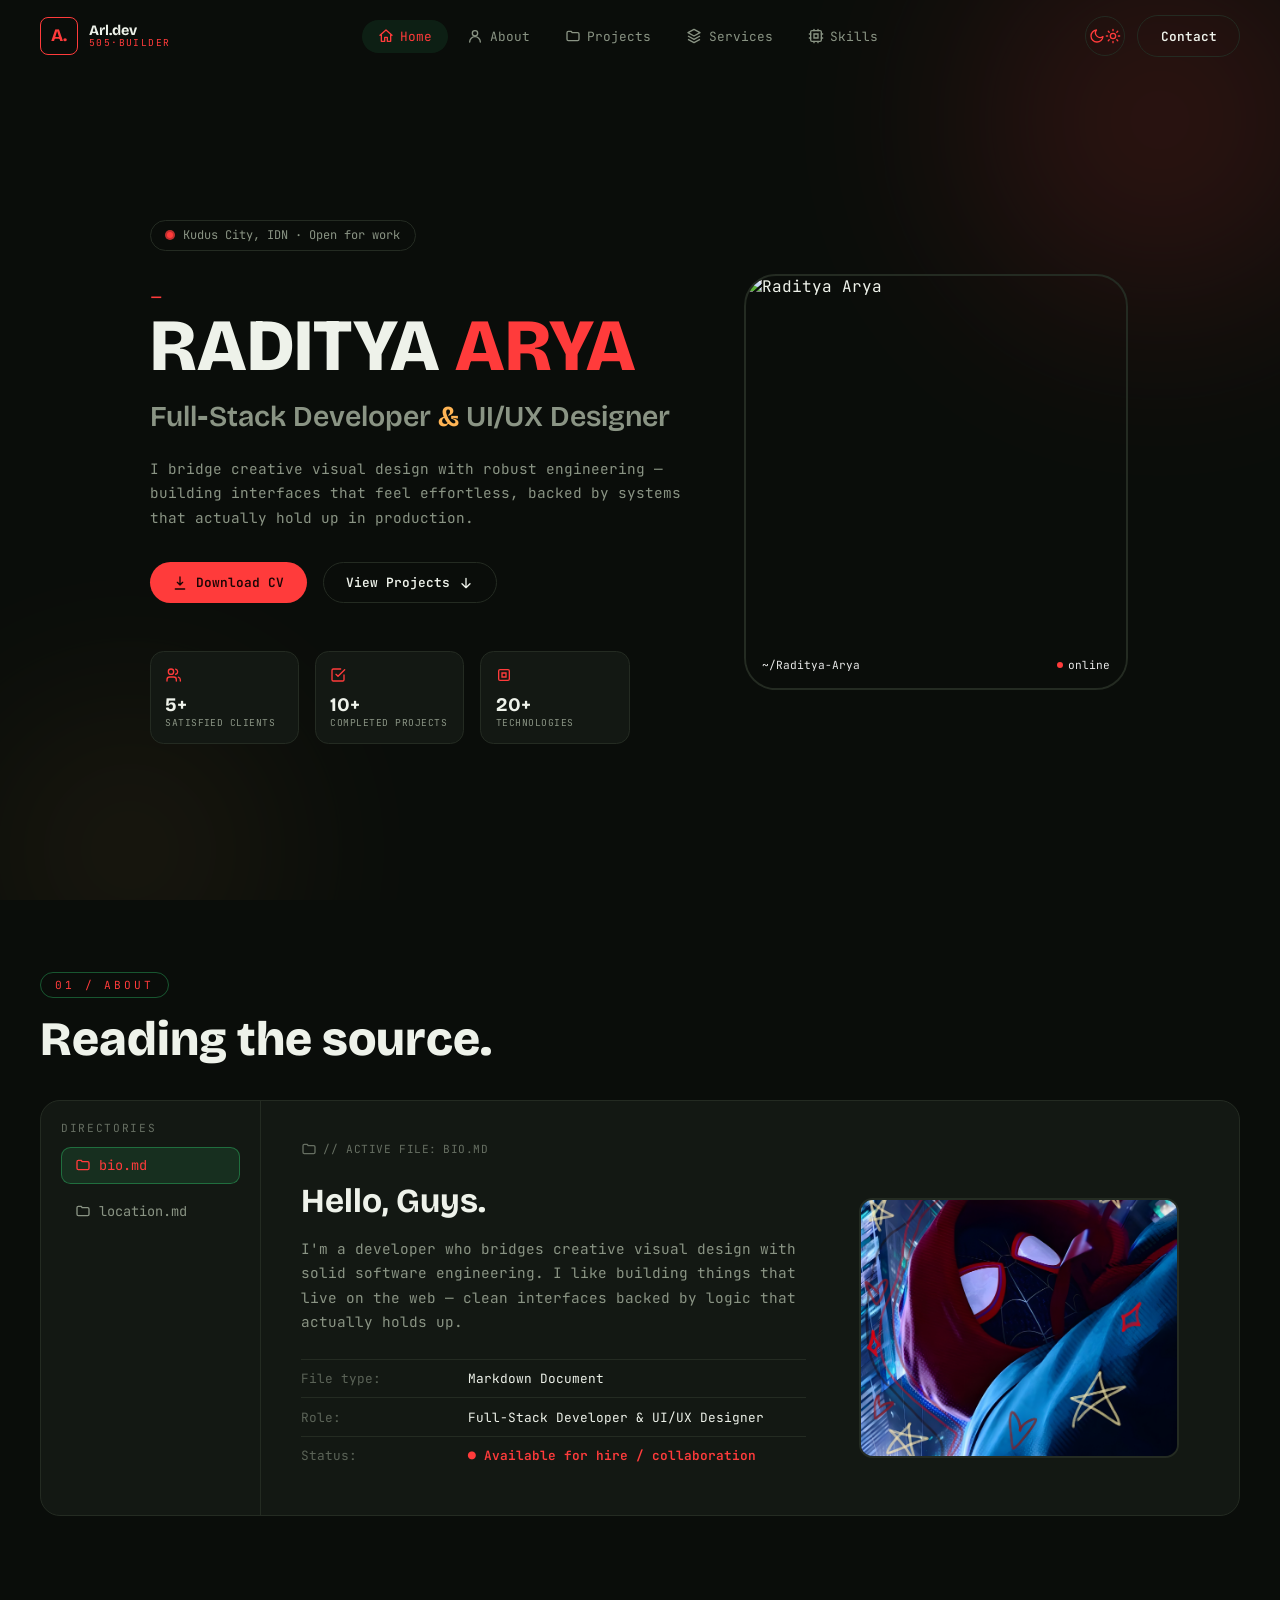
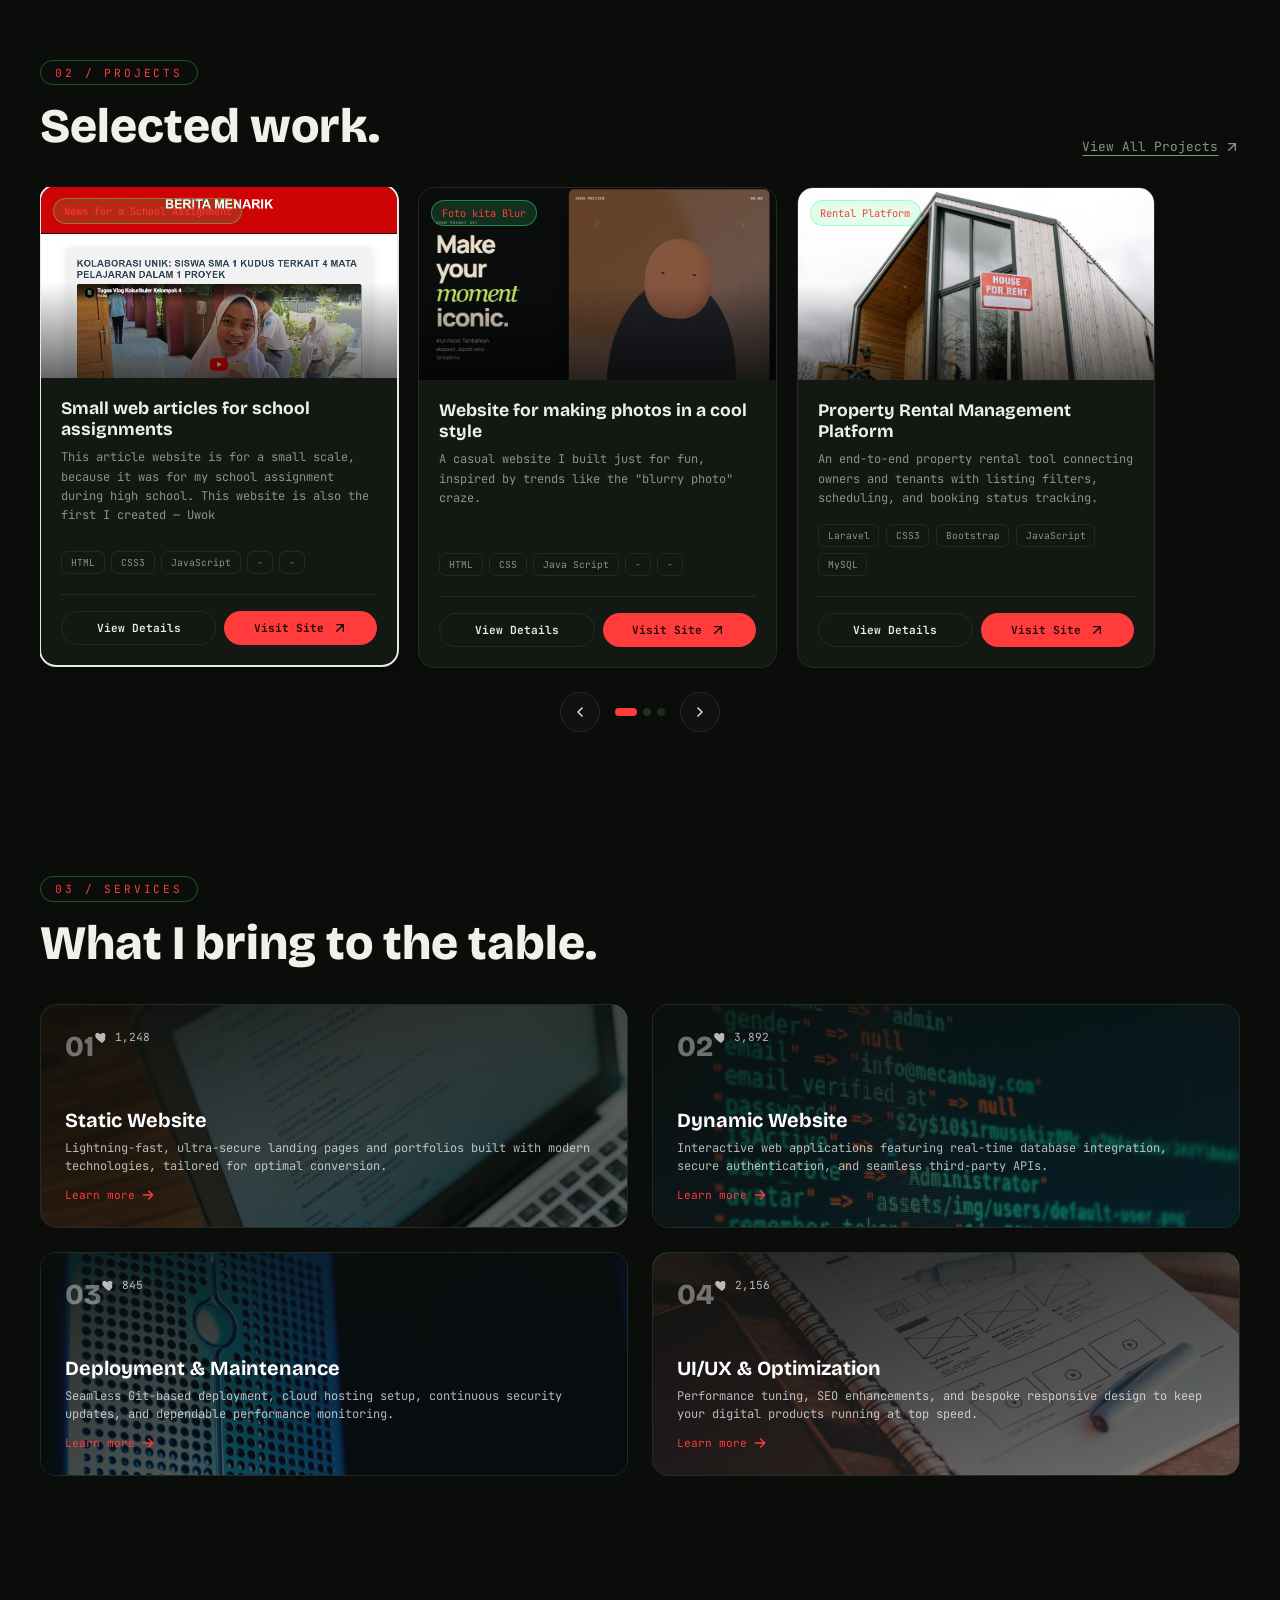
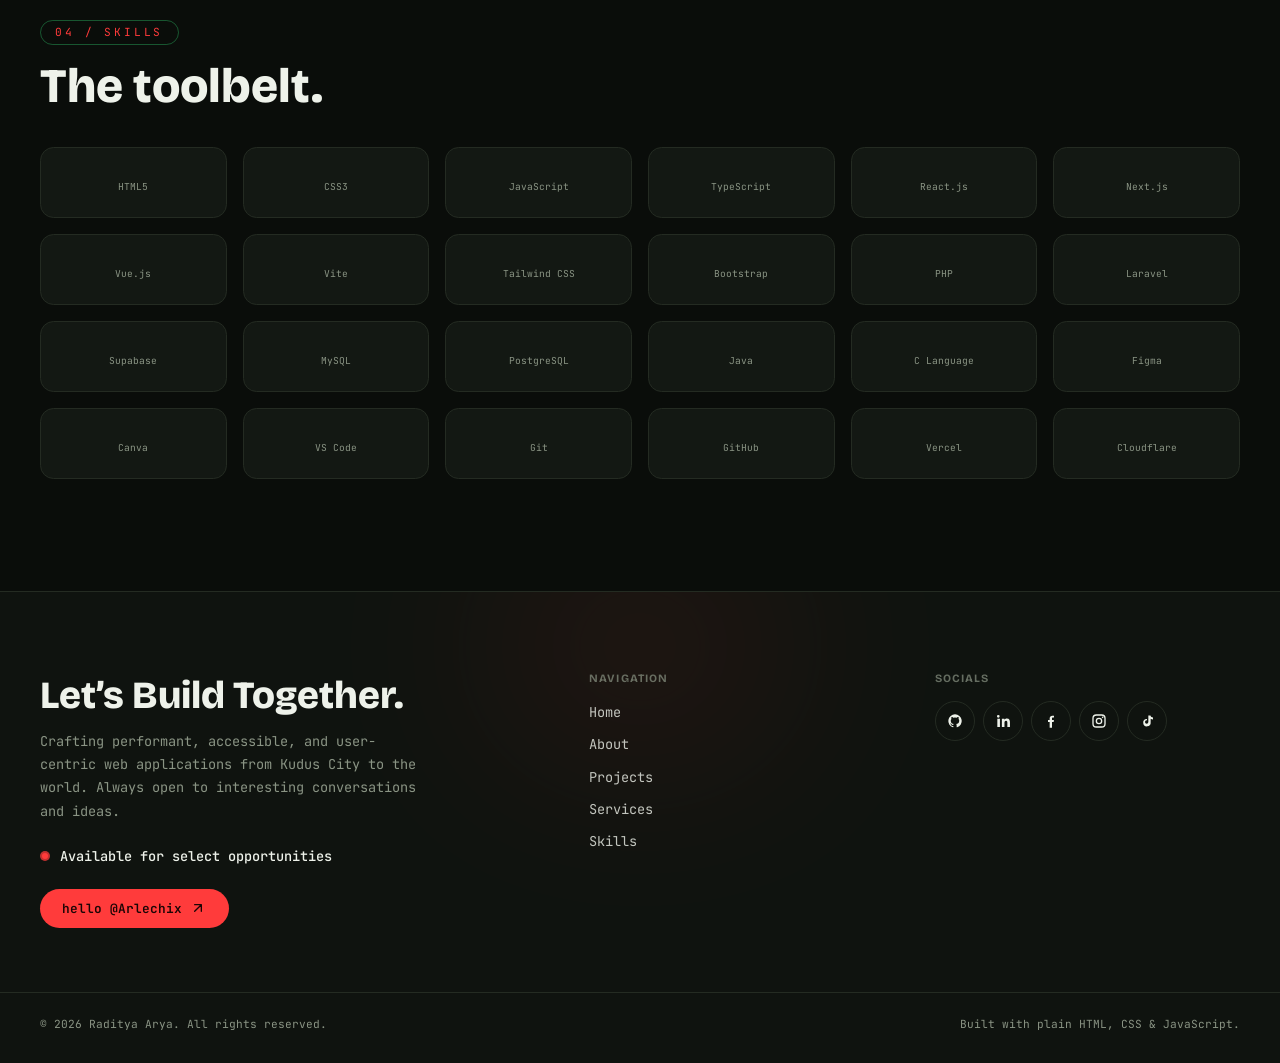
==== index.html @ 59d5e183 "Add files via upload" ====
<!doctype html>
<html lang="en" data-theme="dark">
  <head>
    <meta charset="UTF-8" />
    <link rel="icon" type="image/svg+xml" href="favicon.svg" />
    <meta name="viewport" content="width=device-width, initial-scale=1.0" />
    <meta name="description" content="Arlechix — Full-Stack Developer & UI/UX Designer based in Cebu City, Philippines." />
    <title>arl.dev — Full-Stack Developer</title>

    <link rel="preconnect" href="https://fonts.googleapis.com" />
    <link rel="preconnect" href="https://fonts.gstatic.com" crossorigin />
    <link
      href="https://fonts.googleapis.com/css2?family=Bricolage+Grotesque:opsz,wght@12..96,400;12..96,500;12..96,600;12..96,700;12..96,800&family=JetBrains+Mono:ital,wght@0,400;0,500;0,600;0,700;1,400&display=swap"
      rel="stylesheet"
    />
    <link rel="stylesheet" href="https://cdn.jsdelivr.net/gh/devicons/devicon@2.16.0/devicon.min.css" />

    <link rel="stylesheet" href="style.css" />
</head>
  <body>
    <!-- ===================== NAVBAR ===================== -->
    <header class="navbar" id="navbar">
      <div class="container navbar__inner">
        <a href="#hero" class="brand">
          <span class="brand__mark">A.</span>
          <span class="brand__text">
            <span class="brand__name">Arl.dev</span>
            <span class="brand__tag">505&middot;BUILDER</span>
          </span>
        </a>

        <nav class="nav-links" id="navLinks">
          <a href="#hero" class="nav-link is-active" data-nav>
            <svg viewBox="0 0 24 24" class="icon"><path d="M3 11l9-8 9 8M5 10v10h5v-6h4v6h5V10" fill="none" stroke="currentColor" stroke-width="2" stroke-linecap="round" stroke-linejoin="round"/></svg>
            Home
          </a>
          <a href="#about" class="nav-link" data-nav>
            <svg viewBox="0 0 24 24" class="icon"><circle cx="12" cy="8" r="4" fill="none" stroke="currentColor" stroke-width="2"/><path d="M4 21c0-4.4 3.6-8 8-8s8 3.6 8 8" fill="none" stroke="currentColor" stroke-width="2" stroke-linecap="round"/></svg>
            About
          </a>
          <a href="#projects" class="nav-link" data-nav>
            <svg viewBox="0 0 24 24" class="icon"><path d="M3 7a2 2 0 0 1 2-2h4l2 2h8a2 2 0 0 1 2 2v8a2 2 0 0 1-2 2H5a2 2 0 0 1-2-2V7z" fill="none" stroke="currentColor" stroke-width="2" stroke-linejoin="round"/></svg>
            Projects
          </a>
          <a href="#services" class="nav-link" data-nav>
            <svg viewBox="0 0 24 24" class="icon"><path d="M12 2l9 5-9 5-9-5 9-5z" fill="none" stroke="currentColor" stroke-width="2" stroke-linejoin="round"/><path d="M3 12l9 5 9-5M3 17l9 5 9-5" fill="none" stroke="currentColor" stroke-width="2" stroke-linejoin="round"/></svg>
            Services
          </a>
          <a href="#skills" class="nav-link" data-nav>
            <svg viewBox="0 0 24 24" class="icon"><rect x="4" y="4" width="16" height="16" rx="2" fill="none" stroke="currentColor" stroke-width="2"/><path d="M9 9h6v6H9z" fill="none" stroke="currentColor" stroke-width="2"/><path d="M2 9h2M2 15h2M20 9h2M20 15h2M9 2v2M15 2v2M9 20v2M15 20v2" stroke="currentColor" stroke-width="2" stroke-linecap="round"/></svg>
            Skills
          </a>
        </nav>

        <div class="navbar__actions">
          <button class="theme-toggle" id="themeToggle" aria-label="Toggle theme">
            <svg viewBox="0 0 24 24" class="icon icon-moon"><path d="M21 12.8A9 9 0 1 1 11.2 3 7 7 0 0 0 21 12.8z" fill="none" stroke="currentColor" stroke-width="2" stroke-linejoin="round"/></svg>
            <svg viewBox="0 0 24 24" class="icon icon-sun" hidden><circle cx="12" cy="12" r="4" fill="none" stroke="currentColor" stroke-width="2"/><path d="M12 2v2M12 20v2M4.9 4.9l1.4 1.4M17.7 17.7l1.4 1.4M2 12h2M20 12h2M4.9 19.1l1.4-1.4M17.7 6.3l1.4-1.4" stroke="currentColor" stroke-width="2" stroke-linecap="round"/></svg>
          </button>
          <a href="#footer" class="btn btn--outline hide-mobile">Contact</a>
          <button class="menu-toggle" id="menuToggle" aria-label="Menu">
            <svg viewBox="0 0 24 24" class="icon icon-menu"><path d="M4 6h16M4 12h16M4 18h16" stroke="currentColor" stroke-width="2" stroke-linecap="round"/></svg>
            <svg viewBox="0 0 24 24" class="icon icon-close" hidden><path d="M6 6l12 12M18 6L6 18" stroke="currentColor" stroke-width="2" stroke-linecap="round"/></svg>
          </button>
        </div>
      </div>

      <div class="mobile-menu" id="mobileMenu">
        <a href="#hero" data-nav>Home</a>
        <a href="#about" data-nav>About</a>
        <a href="#projects" data-nav>Projects</a>
        <a href="#services" data-nav>Services</a>
        <a href="#skills" data-nav>Skills</a>
      </div>
    </header>

    <!-- ===================== HERO ===================== -->
    <section class="hero" id="hero">
      <div class="hero__glow hero__glow--green"></div>
      <div class="hero__glow hero__glow--amber"></div>
      <div class="container hero__grid">
        <div class="hero__content reveal">
          <div class="badge">
            <span class="ping-dot"><span class="ping-dot__core"></span></span>
            Kudus City, IDN &middot; Open for work
          </div>

          <div class="typewriter">
            <span id="typewriterText"></span><span class="caret">_</span>
          </div>

          <h1 class="hero__title">RADITYA <span class="accent">ARYA</span></h1>
          <h2 class="hero__subtitle">Full&#8209;Stack Developer <span class="amber">&amp;</span> UI/UX Designer</h2>

          <p class="hero__desc">
            I bridge creative visual design with robust engineering &mdash; building interfaces
            that feel effortless, backed by systems that actually hold up in production.
          </p>

          <div class="hero__actions">
            <a href="Raditya Arya-CV.pdf" download class="btn btn--solid">
              <svg viewBox="0 0 24 24" class="icon"><path d="M12 3v12m0 0l-4-4m4 4l4-4M5 21h14" fill="none" stroke="currentColor" stroke-width="2" stroke-linecap="round" stroke-linejoin="round"/></svg>
              Download CV
            </a>
            <a href="#projects" class="btn btn--outline">
              View Projects
              <svg viewBox="0 0 24 24" class="icon"><path d="M12 5v14m0 0l-6-6m6 6l6-6" fill="none" stroke="currentColor" stroke-width="2" stroke-linecap="round" stroke-linejoin="round"/></svg>
            </a>
          </div>

          <div class="stats">
            <div class="stat-card reveal" style="--delay:0.05s">
              <svg viewBox="0 0 24 24" class="icon accent-icon"><path d="M17 21v-2a4 4 0 0 0-4-4H7a4 4 0 0 0-4 4v2M9 11a4 4 0 1 0 0-8 4 4 0 0 0 0 8zM23 21v-2a4 4 0 0 0-3-3.87M16 3.13a4 4 0 0 1 0 7.75" fill="none" stroke="currentColor" stroke-width="2" stroke-linecap="round" stroke-linejoin="round"/></svg>
              <div class="stat-value">5+</div>
              <div class="stat-label">Satisfied Clients</div>
            </div>
            <div class="stat-card reveal" style="--delay:0.2s">
              <svg viewBox="0 0 24 24" class="icon accent-icon"><path d="M9 11l3 3L22 4M21 12v7a2 2 0 0 1-2 2H5a2 2 0 0 1-2-2V5a2 2 0 0 1 2-2h11" fill="none" stroke="currentColor" stroke-width="2" stroke-linecap="round" stroke-linejoin="round"/></svg>
              <div class="stat-value">10+</div>
              <div class="stat-label">Completed Projects</div>
            </div>
            <div class="stat-card reveal" style="--delay:0.35s">
              <svg viewBox="0 0 24 24" class="icon accent-icon"><rect x="4" y="4" width="16" height="16" rx="2" fill="none" stroke="currentColor" stroke-width="2"/><path d="M9 9h6v6H9z" fill="none" stroke="currentColor" stroke-width="2"/></svg>
              <div class="stat-value">20+</div>
              <div class="stat-label">Technologies</div>
            </div>
          </div>
        </div>

        <div class="hero__portrait reveal" style="--delay:0.2s">
          <div class="portrait-frame corner-brackets">
            <img src="images/arlecc.jpg" alt="Raditya Arya" />
            <div class="portrait-fade"></div>
            <div class="portrait-caption">
              <span>~/Raditya-Arya</span>
              <span class="online-tag"><span class="dot"></span> online</span>
            </div>
          </div>
        </div>
      </div>
    </section>

    <!-- ===================== ABOUT ===================== -->
    <section class="section" id="about">
      <div class="container">
        <div class="section-tag reveal">
          <span class="pill">01 / About</span>
          <h2 class="section-title">Reading the source.</h2>
        </div>

        <div class="explorer reveal">
          <div class="explorer__sidebar">
            <div class="explorer__label">Directories</div>
            <ul class="explorer__list" id="fileList">
              <li>
                <button class="file-btn is-active" data-file="bio">
                  <svg viewBox="0 0 24 24" class="icon"><path d="M3 7a2 2 0 0 1 2-2h4l2 2h8a2 2 0 0 1 2 2v8a2 2 0 0 1-2 2H5a2 2 0 0 1-2-2V7z" fill="none" stroke="currentColor" stroke-width="2" stroke-linejoin="round"/></svg>
                  bio.md
                </button>
              </li>
              <li>
                <button class="file-btn" data-file="location">
                  <svg viewBox="0 0 24 24" class="icon"><path d="M3 7a2 2 0 0 1 2-2h4l2 2h8a2 2 0 0 1 2 2v8a2 2 0 0 1-2 2H5a2 2 0 0 1-2-2V7z" fill="none" stroke="currentColor" stroke-width="2" stroke-linejoin="round"/></svg>
                  location.md
                </button>
              </li>
            </ul>
          </div>

          <div class="explorer__content">
            <div class="explorer__active-file">
              <svg viewBox="0 0 24 24" class="icon"><path d="M3 7a2 2 0 0 1 2-2h4l2 2h8a2 2 0 0 1 2 2v8a2 2 0 0 1-2 2H5a2 2 0 0 1-2-2V7z" fill="none" stroke="currentColor" stroke-width="2" stroke-linejoin="round"/></svg>
              // Active File: <span id="activeFileName">bio.md</span>
            </div>

            <div class="explorer__body" id="explorerBody">
              <!-- filled by JS -->
            </div>
          </div>
        </div>
      </div>
    </section>

    <!-- ===================== PROJECTS ===================== -->
    <section class="section" id="projects">
      <div class="container">
        <div class="section-tag section-tag--split reveal">
          <div>
            <span class="pill">02 / Projects</span>
            <h2 class="section-title">Selected work.</h2>
          </div>
          <a href="projects.html" class="link-arrow">
            View All Projects
            <svg viewBox="0 0 24 24" class="icon"><path d="M7 17L17 7M7 7h10v10" fill="none" stroke="currentColor" stroke-width="2" stroke-linecap="round" stroke-linejoin="round"/></svg>
          </a>
        </div>

        <div class="project-grid" id="projectGrid" aria-live="polite">
          <!-- filled by JS -->
        </div>

        <div class="project-nav" aria-label="Project navigation">
          <button class="project-arrow project-arrow--prev" type="button" aria-label="Previous project">
            <svg viewBox="0 0 24 24" class="icon"><path d="M15 18l-6-6 6-6" fill="none" stroke="currentColor" stroke-width="2" stroke-linecap="round" stroke-linejoin="round"/></svg>
          </button>
          <div class="dots" id="projectDots"></div>
          <button class="project-arrow project-arrow--next" type="button" aria-label="Next project">
            <svg viewBox="0 0 24 24" class="icon"><path d="M9 18l6-6-6-6" fill="none" stroke="currentColor" stroke-width="2" stroke-linecap="round" stroke-linejoin="round"/></svg>
          </button>
        </div>
      </div>
    </section>

    <div class="modal-overlay project-modal-overlay" id="projectModalOverlay">
      <div class="modal project-modal" id="projectModal">
        <button class="modal__close project-modal__close" id="projectModalClose" type="button" aria-label="Close project details">
          <svg viewBox="0 0 24 24" class="icon"><path d="M6 6l12 12M18 6L6 18" stroke="currentColor" stroke-width="2" stroke-linecap="round"/></svg>
        </button>
        <div class="project-modal__image-wrap">
          <img id="projectModalImage" src="" alt="Project preview" />
        </div>
        <div class="project-modal__content">
          <span class="modal__eyebrow" id="projectModalEyebrow">Project 01</span>
          <h3 class="modal__title" id="projectModalTitle"></h3>
          <p class="modal__desc" id="projectModalSummary"></p>
          <div class="tag-list project-modal__tags" id="projectModalTags"></div>
          <a href="#" class="btn btn--solid" id="projectModalCta" target="_blank" rel="noreferrer">
            Visit Site
            <svg viewBox="0 0 24 24" class="icon"><path d="M7 17L17 7M7 7h10v10" fill="none" stroke="currentColor" stroke-width="2" stroke-linecap="round" stroke-linejoin="round"/></svg>
          </a>
        </div>
      </div>
    </div>

    <!-- ===================== SERVICES ===================== -->
    <section class="section" id="services">
      <div class="container">
        <div class="section-tag reveal">
          <span class="pill">03 / Services</span>
          <h2 class="section-title">What I bring to the table.</h2>
        </div>

        <div class="service-grid" id="serviceGrid">
          <!-- filled by JS -->
        </div>
      </div>

      <div class="modal-overlay" id="serviceModalOverlay">
        <div class="modal" id="serviceModal">
          <button class="modal__close" id="modalClose">
            <svg viewBox="0 0 24 24" class="icon"><path d="M6 6l12 12M18 6L6 18" stroke="currentColor" stroke-width="2" stroke-linecap="round"/></svg>
          </button>
          <span class="modal__eyebrow" id="modalEyebrow">Service 01</span>
          <h3 class="modal__title" id="modalTitle">Static Website</h3>
          <p class="modal__desc" id="modalDesc"></p>
          <a href="#footer" class="btn btn--solid" id="modalCta">
            Start a project
            <svg viewBox="0 0 24 24" class="icon"><path d="M7 17L17 7M7 7h10v10" fill="none" stroke="currentColor" stroke-width="2" stroke-linecap="round" stroke-linejoin="round"/></svg>
          </a>
        </div>
      </div>
    </section>

    <!-- ===================== SKILLS ===================== -->
    <section class="section" id="skills">
      <div class="container">
        <div class="section-tag reveal">
          <span class="pill">04 / Skills</span>
          <h2 class="section-title">The toolbelt.</h2>
        </div>

        <div class="skill-grid" id="skillGrid">
          <!-- filled by JS -->
        </div>
      </div>
    </section>

    <!-- ===================== FOOTER ===================== -->
    <footer class="footer" id="footer">
      <div class="footer__glow"></div>
      <div class="container footer__grid">
        <div class="reveal">
          <h3 class="footer__heading">Let&rsquo;s Build Together.</h3>
          <p class="footer__desc">
            Crafting performant, accessible, and user-centric web applications from Kudus City
            to the world. Always open to interesting conversations and ideas.
          </p>
          <div class="availability">
            <span class="ping-dot"><span class="ping-dot__core"></span></span>
            <span>Available for select opportunities</span>
          </div>
          <div class="footer__actions">
            <a href="mailto:kyxiinez@gmail.com" class="btn btn--solid">
              hello @Arlechix
              <svg viewBox="0 0 24 24" class="icon"><path d="M7 17L17 7M7 7h10v10" fill="none" stroke="currentColor" stroke-width="2" stroke-linecap="round" stroke-linejoin="round"/></svg>
            </a>
            
          </div>
        </div>

        <div class="reveal" style="--delay:0.1s">
          <h6 class="footer__label">Navigation</h6>
          <ul class="footer__nav">
            <li><a href="#hero">Home</a></li>
            <li><a href="#about">About</a></li>
            <li><a href="#projects">Projects</a></li>
            <li><a href="#services">Services</a></li>
            <li><a href="#skills">Skills</a></li>
          </ul>
        </div>

        <div class="reveal" style="--delay:0.2s">
          <h6 class="footer__label">Socials</h6>
          <div class="socials">
            <a href="https://github.com/kaisalvador" target="_blank" rel="noreferrer" aria-label="GitHub">
              <svg viewBox="0 0 24 24" class="icon"><path d="M12 2a10 10 0 0 0-3.16 19.5c.5.1.68-.22.68-.48v-1.7c-2.78.6-3.37-1.34-3.37-1.34-.46-1.16-1.11-1.47-1.11-1.47-.9-.62.07-.6.07-.6 1 .07 1.53 1.03 1.53 1.03.9 1.52 2.34 1.08 2.91.83.09-.65.35-1.08.63-1.33-2.22-.25-4.56-1.11-4.56-4.93 0-1.09.39-1.98 1.03-2.68-.1-.25-.45-1.27.1-2.65 0 0 .84-.27 2.75 1.02a9.4 9.4 0 0 1 5 0c1.91-1.3 2.75-1.02 2.75-1.02.55 1.38.2 2.4.1 2.65.64.7 1.03 1.59 1.03 2.68 0 3.83-2.34 4.68-4.57 4.93.36.31.68.92.68 1.85v2.75c0 .26.18.58.69.48A10 10 0 0 0 12 2z" fill="currentColor"/></svg>
            </a>
            <a href="https://id.linkedin.com/" target="_blank" rel="noreferrer" aria-label="LinkedIn">
              <svg viewBox="0 0 24 24" class="icon"><path d="M6.94 5a2 2 0 1 1-4-.02 2 2 0 0 1 4 .02zM3.5 8.5h3.9V21H3.5V8.5zm6.9 0h3.7v1.7h.05c.52-.98 1.78-2 3.66-2 3.9 0 4.62 2.57 4.62 5.9V21h-3.9v-6.03c0-1.44-.03-3.3-2.01-3.3-2 0-2.31 1.57-2.31 3.2V21h-3.9V8.5z" fill="currentColor"/></svg>
            </a>
            <a href="https://facebook.com" target="_blank" rel="noreferrer" aria-label="Facebook">
              <svg viewBox="0 0 24 24" class="icon"><path d="M13.5 22v-8.5H16l.4-3H13.5V8.3c0-.87.24-1.46 1.5-1.46H16.5V4.2C16.2 4.16 15.2 4.07 14 4.07c-2.4 0-4 1.46-4 4.15v2.28H7.5v3h2.5V22h3.5z" fill="currentColor"/></svg>
            </a>
            <a href="https://www.instagram.com/_rdry.2/" target="_blank" rel="noreferrer" aria-label="Instagram">
              <svg viewBox="0 0 24 24" class="icon"><rect x="3" y="3" width="18" height="18" rx="5" fill="none" stroke="currentColor" stroke-width="2"/><circle cx="12" cy="12" r="4" fill="none" stroke="currentColor" stroke-width="2"/><circle cx="17.5" cy="6.5" r="1.2" fill="currentColor"/></svg>
            </a>
            <a href="https://tiktok.com" target="_blank" rel="noreferrer" aria-label="TikTok">
              <svg viewBox="0 0 24 24" class="icon"><path d="M14 3v10.5a2.5 2.5 0 1 1-2.5-2.5c.17 0 .34.02.5.04V8.9a5.6 5.6 0 0 0-.5-.02A5.6 5.6 0 1 0 17.5 14V8.6c1 .7 2.2 1.1 3.5 1.1V6.7c-1.9 0-3.4-1.2-3.9-3H14z" fill="currentColor"/></svg>
            </a>
          </div>
        </div>
      </div>

      <div class="container footer__bottom">
        <span>&copy; <span id="year"></span> Raditya Arya. All rights reserved.</span>
        <span>Built with plain HTML, CSS &amp; JavaScript.</span>
      </div>
    </footer>

    <script src="script.js"></script>
  </body>
</html>
---- style.css ----
/* =========================================================
   Raditya-Arya Portfolio — plain CSS (no framework)
   ========================================================= */

:root {
  --font-display: "Bricolage Grotesque", ui-sans-serif, system-ui, sans-serif;
  --font-mono: "JetBrains Mono", ui-monospace, monospace;

  --bg: #0a0d0a;
  --surface: #0f130f;
  --panel: #131813;
  --border: #242b22;
  --ink: #eef2ea;
  --muted: #8a9484;
  --accent: #ff3b3b;
  --accent-ink: #1a0505;
  --amber: #ffb454;

  --radius-lg: 20px;
  --radius-md: 14px;
  --radius-sm: 10px;
  --max-width: 1280px;
}

html[data-theme="light"] {
  --bg: #f4f2ea;
  --surface: #ffffff;
  --panel: #ffffff;
  --border: #d9d4c2;
  --ink: #14170f;
  --muted: #5c6152;
}

* {
  box-sizing: border-box;
}

html {
  scroll-behavior: smooth;
}

body {
  margin: 0;
  background-color: var(--bg);
  color: var(--ink);
  font-family: var(--font-mono);
  overflow-x: hidden;
  transition: background-color 0.3s ease, color 0.3s ease;
}

h1, h2, h3, h4, h5, h6 {
  font-family: var(--font-display);
  margin: 0;
}

p {
  margin: 0;
}

a {
  color: inherit;
  text-decoration: none;
}

button {
  font-family: inherit;
  cursor: pointer;
  background: none;
  border: none;
  color: inherit;
}

img {
  max-width: 100%;
  display: block;
}

ul {
  list-style: none;
  margin: 0;
  padding: 0;
}

::selection {
  background: var(--accent);
  color: var(--accent-ink);
}

::-webkit-scrollbar {
  width: 10px;
}
::-webkit-scrollbar-track {
  background: var(--bg);
}
::-webkit-scrollbar-thumb {
  background: var(--border);
  border-radius: 6px;
}

.container {
  max-width: var(--max-width);
  margin: 0 auto;
  padding: 0 1.25rem;
}

@media (min-width: 768px) {
  .container {
    padding: 0 2.5rem;
  }
}

.icon {
  width: 16px;
  height: 16px;
  flex-shrink: 0;
}

.accent {
  color: var(--accent);
}
.amber {
  color: var(--amber);
}
.accent-icon {
  color: var(--accent);
}

.hide-mobile {
  display: none;
}
@media (min-width: 768px) {
  .hide-mobile {
    display: inline-flex;
  }
}

/* ---------- buttons ---------- */
.btn {
  display: inline-flex;
  align-items: center;
  gap: 0.5rem;
  padding: 0.7rem 1.4rem;
  border-radius: 999px;
  font-family: var(--font-mono);
  font-size: 0.8rem;
  font-weight: 600;
  transition: transform 0.2s ease, opacity 0.2s ease;
  white-space: nowrap;
}
.btn:hover {
  transform: translateY(-2px);
}
.btn--solid {
  background-color: var(--accent);
  color: var(--accent-ink);
}
.btn--outline {
  border: 1px solid var(--border);
  color: var(--ink);
}

.link-arrow {
  display: inline-flex;
  align-items: center;
  gap: 0.35rem;
  font-family: var(--font-mono);
  font-size: 0.8rem;
  color: var(--muted);
  text-decoration: underline;
  text-underline-offset: 4px;
}

.pill {
  display: inline-block;
  font-family: var(--font-mono);
  font-size: 0.7rem;
  letter-spacing: 0.25em;
  text-transform: uppercase;
  color: var(--accent);
  border: 1px solid rgba(57, 255, 136, 0.3);
  padding: 0.3rem 0.9rem;
  border-radius: 999px;
  margin-bottom: 0.75rem;
}
html[data-theme="light"] .pill {
  border-color: rgba(15, 138, 74, 0.3);
}

/* ---------- ping dot ---------- */
.ping-dot {
  position: relative;
  display: inline-flex;
  height: 10px;
  width: 10px;
}
.ping-dot::before {
  content: "";
  position: absolute;
  inset: 0;
  border-radius: 999px;
  background: var(--accent);
  opacity: 0.75;
  animation: ping 1.6s cubic-bezier(0, 0, 0.2, 1) infinite;
}
.ping-dot__core {
  position: relative;
  display: inline-flex;
  margin: auto;
  height: 6px;
  width: 6px;
  border-radius: 999px;
  background: var(--accent);
}
@keyframes ping {
  75%, 100% {
    transform: scale(2.2);
    opacity: 0;
  }
}

/* ---------- reveal-on-scroll ---------- */
.reveal {
  opacity: 0;
  transform: translateY(24px);
  transition: opacity 0.7s ease, transform 0.7s ease;
  transition-delay: var(--delay, 0s);
}
.reveal.in-view {
  opacity: 1;
  transform: translateY(0);
}

/* =========================================================
   NAVBAR
   ========================================================= */
.navbar {
  position: fixed;
  top: 0;
  left: 0;
  right: 0;
  z-index: 500;
  transition: background-color 0.3s ease, border-color 0.3s ease;
  border-bottom: 1px solid transparent;
}
.navbar.scrolled {
  background-color: color-mix(in srgb, var(--bg) 90%, transparent);
  backdrop-filter: blur(10px);
  border-bottom-color: var(--border);
}

.navbar__inner {
  height: 4.5rem;
  display: flex;
  align-items: center;
  justify-content: space-between;
  gap: 1rem;
}

.brand {
  display: flex;
  align-items: center;
  gap: 0.65rem;
}
.brand__mark {
  width: 2.4rem;
  height: 2.4rem;
  border: 1px solid var(--accent);
  color: var(--accent);
  border-radius: 0.5rem;
  display: flex;
  align-items: center;
  justify-content: center;
  font-family: var(--font-display);
  font-weight: 700;
  font-size: 1.1rem;
}
.brand__text {
  display: flex;
  flex-direction: column;
  line-height: 1;
}
.brand__name {
  font-family: var(--font-display);
  font-weight: 700;
  font-size: 0.9rem;
  color: var(--ink);
}
.brand__tag {
  font-family: var(--font-mono);
  font-size: 0.6rem;
  letter-spacing: 0.15em;
  color: var(--accent);
}

.nav-links {
  display: none;
  align-items: center;
  gap: 0.2rem;
  font-size: 0.8rem;
}
@media (min-width: 992px) {
  .nav-links {
    display: flex;
  }
}
.nav-link {
  display: flex;
  align-items: center;
  gap: 0.4rem;
  padding: 0.5rem 1rem;
  border-radius: 999px;
  color: var(--muted);
  transition: color 0.2s ease, background-color 0.2s ease;
}
.nav-link.is-active {
  color: var(--accent);
  background-color: rgba(57, 255, 136, 0.08);
}

.navbar__actions {
  display: flex;
  align-items: center;
  gap: 0.75rem;
}
.theme-toggle {
  width: 2.5rem;
  height: 2.5rem;
  border-radius: 999px;
  border: 1px solid var(--border);
  color: var(--accent);
  display: flex;
  align-items: center;
  justify-content: center;
  transition: transform 0.2s ease;
}
.theme-toggle:hover {
  transform: scale(1.08);
}

.menu-toggle {
  width: 2.5rem;
  height: 2.5rem;
  display: flex;
  align-items: center;
  justify-content: center;
  color: var(--ink);
}
@media (min-width: 992px) {
  .menu-toggle {
    display: none;
  }
}
.menu-toggle .icon {
  width: 22px;
  height: 22px;
}

.mobile-menu {
  display: none;
  flex-direction: column;
  padding: 0.5rem 1.25rem 1.25rem;
  background-color: var(--surface);
  border-top: 1px solid var(--border);
  border-bottom: 1px solid var(--border);
}
.mobile-menu.is-open {
  display: flex;
}
.mobile-menu a {
  padding: 0.85rem 0;
  border-bottom: 1px solid var(--border);
  font-size: 0.9rem;
  color: var(--muted);
}
.mobile-menu a.is-active {
  color: var(--accent);
}
@media (min-width: 992px) {
  .mobile-menu {
    display: none !important;
  }
}

/* =========================================================
   HERO
   ========================================================= */
.hero {
  position: relative;
  min-height: 100vh;
  display: flex;
  align-items: center;
  padding: 8rem 0 4rem;
  overflow: hidden;
}
.hero__glow {
  position: absolute;
  border-radius: 999px;
  filter: blur(90px);
  pointer-events: none;
}
.hero__glow--green {
  top: -10rem;
  right: -10rem;
  width: 560px;
  height: 560px;
  background: radial-gradient(circle, var(--accent) 0%, transparent 70%);
  opacity: 0.2;
}
.hero__glow--amber {
  bottom: -10rem;
  left: -5rem;
  width: 420px;
  height: 420px;
  background: radial-gradient(circle, var(--amber) 0%, transparent 70%);
  opacity: 0.1;
}

.hero__grid {
  position: relative;
  z-index: 1;
  display: grid;
  gap: 3rem;
  align-items: center;
}
@media (min-width: 992px) {
  .hero__grid {
    grid-template-columns: 7fr 5fr;
  }
}

.hero__content {
  text-align: center;
}
@media (min-width: 992px) {
  .hero__content {
    text-align: left;
  }
}

.badge {
  display: inline-flex;
  align-items: center;
  gap: 0.5rem;
  padding: 0.4rem 0.9rem;
  border: 1px solid var(--border);
  border-radius: 999px;
  font-size: 0.75rem;
  color: var(--muted);
  margin-bottom: 1.5rem;
}

.typewriter {
  font-family: var(--font-mono);
  font-size: 1.3rem;
  color: var(--ink);
  margin-bottom: 0.5rem;
  min-height: 1.8rem;
}
.caret {
  color: var(--accent);
  animation: blink 1s steps(1) infinite;
}
@keyframes blink {
  50% { opacity: 0; }
}

.hero__title {
  font-weight: 800;
  line-height: 0.95;
  font-size: clamp(2.6rem, 9vw, 4.6rem);
  margin-bottom: 1.1rem;
  color: var(--ink);
}

.hero__subtitle {
  font-weight: 600;
  font-size: clamp(1.3rem, 3vw, 1.8rem);
  color: var(--muted);
  margin-bottom: 1.4rem;
}

.hero__desc {
  font-size: 0.9rem;
  line-height: 1.7;
  color: var(--muted);
  max-width: 34rem;
  margin: 0 auto 2rem;
}
@media (min-width: 992px) {
  .hero__desc {
    margin: 0 0 2rem;
  }
}

.hero__actions {
  display: flex;
  flex-wrap: wrap;
  gap: 1rem;
  justify-content: center;
  margin-bottom: 3rem;
}
@media (min-width: 992px) {
  .hero__actions {
    justify-content: flex-start;
  }
}

.stats {
  display: grid;
  grid-template-columns: repeat(3, 1fr);
  gap: 1rem;
  max-width: 30rem;
  margin: 0 auto;
}
@media (min-width: 992px) {
  .stats {
    margin: 0;
  }
}
.stat-card {
  border: 1px solid var(--border);
  background-color: var(--panel);
  border-radius: 0.85rem;
  padding: 0.9rem;
  text-align: center;
}
@media (min-width: 992px) {
  .stat-card {
    text-align: left;
  }
}
.stat-card .icon {
  margin: 0 auto 0.3rem;
}
@media (min-width: 992px) {
  .stat-card .icon {
    margin: 0 0 0.3rem;
  }
}
.stat-value {
  font-family: var(--font-display);
  font-weight: 700;
  font-size: 1.2rem;
  color: var(--ink);
}
.stat-label {
  font-size: 0.6rem;
  text-transform: uppercase;
  letter-spacing: 0.05em;
  color: var(--muted);
}

.hero__portrait {
  display: flex;
  justify-content: center;
}
.portrait-frame {
  position: relative;
  width: 18rem;
  height: 20rem;
  border-radius: 2rem;
  overflow: hidden;
  border: 2px solid var(--border);
}
@media (min-width: 768px) {
  .portrait-frame {
    width: 24rem;
    height: 26rem;
  }
}
.portrait-frame img {
  width: 100%;
  height: 100%;
  object-fit: cover;
}
.portrait-fade {
  position: absolute;
  inset: 0;
  background: linear-gradient(180deg, rgba(10,13,10,0) 55%, rgba(10,13,10,0.55) 100%);
}
.portrait-caption {
  position: absolute;
  left: 1rem;
  right: 1rem;
  bottom: 1rem;
  display: flex;
  align-items: center;
  justify-content: space-between;
  font-size: 0.7rem;
  color: rgba(255,255,255,0.9);
}
.online-tag {
  display: flex;
  align-items: center;
  gap: 0.3rem;
}
.online-tag .dot {
  width: 6px;
  height: 6px;
  border-radius: 999px;
  background: var(--accent);
}

.corner-brackets {
  position: relative;
}
.corner-brackets::before,
.corner-brackets::after {
  content: "";
  position: absolute;
  width: 18px;
  height: 18px;
  border-color: var(--accent);
  z-index: 3;
}
.corner-brackets::before {
  top: -1px;
  left: -1px;
  border-top: 2px solid;
  border-left: 2px solid;
}
.corner-brackets::after {
  bottom: -1px;
  right: -1px;
  border-bottom: 2px solid;
  border-right: 2px solid;
}

/* =========================================================
   SECTION GENERIC
   ========================================================= */
.section {
  padding: 4.5rem 0;
}
.section-tag {
  margin-bottom: 2rem;
}
.section-tag--split {
  display: flex;
  flex-wrap: wrap;
  justify-content: space-between;
  align-items: flex-end;
  gap: 1rem;
}
.section-title {
  font-weight: 800;
  font-size: clamp(1.9rem, 4vw, 3rem);
  color: var(--ink);
}

/* =========================================================
   ABOUT
   ========================================================= */
.explorer {
  border: 1px solid var(--border);
  border-radius: 1.25rem;
  overflow: hidden;
  background-color: var(--panel);
  display: grid;
}
@media (min-width: 768px) {
  .explorer {
    grid-template-columns: 220px 1fr;
  }
}

.explorer__sidebar {
  padding: 1.25rem;
  border-bottom: 1px solid var(--border);
}
@media (min-width: 768px) {
  .explorer__sidebar {
    border-bottom: none;
    border-right: 1px solid var(--border);
  }
}
.explorer__label {
  font-size: 0.7rem;
  letter-spacing: 0.15em;
  text-transform: uppercase;
  color: var(--muted);
  opacity: 0.7;
  margin-bottom: 0.75rem;
}
.explorer__list {
  display: flex;
  gap: 0.5rem;
}
@media (min-width: 768px) {
  .explorer__list {
    flex-direction: column;
  }
}
.file-btn {
  display: flex;
  align-items: center;
  gap: 0.5rem;
  width: 100%;
  padding: 0.55rem 0.8rem;
  border-radius: 0.6rem;
  color: var(--muted);
  border: 1px solid transparent;
  font-size: 0.85rem;
  white-space: nowrap;
  transition: all 0.2s ease;
}
.file-btn.is-active {
  color: var(--accent);
  background-color: rgba(57, 255, 136, 0.1);
  border-color: rgba(57, 255, 136, 0.3);
}

.explorer__content {
  padding: 1.5rem;
}
@media (min-width: 768px) {
  .explorer__content {
    padding: 2.5rem;
  }
}
.explorer__active-file {
  display: flex;
  align-items: center;
  gap: 0.4rem;
  font-size: 0.7rem;
  letter-spacing: 0.05em;
  text-transform: uppercase;
  color: var(--muted);
  opacity: 0.7;
  margin-bottom: 1.5rem;
}

.explorer__body {
  display: grid;
  gap: 2rem;
  align-items: center;
}
@media (min-width: 992px) {
  .explorer__body {
    grid-template-columns: 1.4fr 1fr;
  }
}

.file-title {
  font-weight: 700;
  font-size: clamp(1.6rem, 3vw, 2.1rem);
  color: var(--ink);
  margin-bottom: 1rem;
}
.file-text {
  font-size: 0.9rem;
  line-height: 1.7;
  color: var(--muted);
  margin-bottom: 1.5rem;
}

.file-table {
  width: 100%;
  border-collapse: collapse;
  font-size: 0.8rem;
}
.file-table tr {
  border-top: 1px solid var(--border);
}
.file-table td {
  padding: 0.65rem 0;
}
.file-table td:first-child {
  width: 33%;
  color: var(--muted);
  opacity: 0.6;
  padding-right: 1rem;
}
.file-table .status {
  color: var(--accent);
  font-weight: 600;
  display: inline-flex;
  align-items: center;
  gap: 0.3rem;
}

.file-image {
  margin: 0 auto;
  width: 100%;
  max-width: 20rem;
  border-radius: 0.85rem;
  overflow: hidden;
  border: 2px solid var(--border);
  position: relative;
}
.file-image img {
  width: 100%;
  height: 16rem;
  object-fit: cover;
}

/* =========================================================
   PROJECTS
   ========================================================= */
.project-grid {
  display: flex;
  gap: 1rem;
  overflow-x: auto;
  scroll-snap-type: x mandatory;
  scroll-behavior: smooth;
  scrollbar-width: none;
  padding-bottom: 0.5rem;
  -webkit-overflow-scrolling: touch;
  touch-action: pan-y;
}
.project-grid::-webkit-scrollbar {
  display: none;
}

.project-card {
  min-width: 100%;
  max-width: 100%;
  flex: 0 0 100%;
  scroll-snap-align: center;
  border: 1px solid var(--border);
  background-color: var(--panel);
  border-radius: 1rem;
  overflow: hidden;
  display: flex;
  flex-direction: column;
  transition: border-color 0.25s ease, box-shadow 0.25s ease, transform 0.25s ease;
}
.project-card.is-selected {
  border-color: rgba(255, 255, 255, 0.9);
  box-shadow: 0 0 0 1px rgba(255, 255, 255, 0.9), 0 18px 30px rgba(0, 0, 0, 0.18);
  transform: translateY(-2px);
}
@media (min-width: 520px) {
  .project-card {
    min-width: min(80vw, 26rem);
    max-width: min(80vw, 26rem);
    flex-basis: min(80vw, 26rem);
  }
}
@media (min-width: 768px) {
  .project-grid {
    display: flex;
    gap: 1.25rem;
    overflow-x: auto;
  }
  .project-card {
    min-width: min(32vw, 21rem);
    max-width: min(32vw, 21rem);
    flex-basis: min(32vw, 21rem);
  }
}
@media (min-width: 1024px) {
  .project-card {
    min-width: min(28vw, 23rem);
    max-width: min(28vw, 23rem);
    flex-basis: min(28vw, 23rem);
  }
}

.project-card__image {
  position: relative;
  height: 12rem;
  overflow: hidden;
}
.project-card__image img {
  width: 100%;
  height: 100%;
  object-fit: cover;
  transition: transform 0.5s ease;
}
.project-card.is-active .project-card__image img,
.project-card:hover .project-card__image img {
  transform: scale(1.08);
}
.project-card__image::after {
  content: "";
  position: absolute;
  inset: 0;
  background: linear-gradient(180deg, transparent 50%, rgba(0,0,0,0.6) 100%);
}
.project-card__tag {
  position: absolute;
  top: 0.75rem;
  left: 0.75rem;
  z-index: 2;
  font-size: 0.65rem;
  padding: 0.3rem 0.6rem;
  border-radius: 999px;
  background-color: rgba(57, 255, 136, 0.15);
  color: var(--accent);
  border: 1px solid rgba(57, 255, 136, 0.4);
}

.project-card__body {
  padding: 1.25rem;
  display: flex;
  flex-direction: column;
  flex: 1;
}
.project-card__title {
  font-weight: 700;
  font-size: 1.1rem;
  color: var(--ink);
  margin-bottom: 0.5rem;
}
.project-card__desc {
  font-size: 0.75rem;
  line-height: 1.6;
  color: var(--muted);
  margin-bottom: 1rem;
  flex: 1;
}
.tag-list {
  display: flex;
  flex-wrap: wrap;
  gap: 0.4rem;
  margin-bottom: 1.25rem;
}
.tag-chip {
  font-size: 0.6rem;
  padding: 0.25rem 0.55rem;
  border-radius: 0.4rem;
  border: 1px solid var(--border);
  color: var(--muted);
}

.project-card__actions {
  display: flex;
  gap: 0.5rem;
  padding-top: 1rem;
  border-top: 1px solid var(--border);
}
.project-card__actions .btn {
  flex: 1;
  justify-content: center;
  padding: 0.55rem 0.8rem;
  font-size: 0.7rem;
}

.project-nav {
  display: flex;
  align-items: center;
  justify-content: center;
  gap: 0.9rem;
  margin-top: 1rem;
}

/* =========================================================
   PROJECT ARCHIVE
   ========================================================= */
.archive-page {
  min-height: 100vh;
  background-color: var(--bg);
}
.archive-main {
  padding: 8rem 0 5rem;
}
.archive-heading {
  display: flex;
  justify-content: space-between;
  align-items: flex-end;
  gap: 2rem;
  padding-bottom: 2.5rem;
  border-bottom: 1px solid var(--border);
  margin-bottom: 2.5rem;
}
.archive-heading .section-title {
  margin-top: 0.65rem;
}
.archive-back {
  flex-shrink: 0;
}
.archive-grid {
  display: grid;
  grid-template-columns: repeat(3, minmax(0, 1fr));
  gap: 1.25rem;
}
.archive-grid .project-card {
  min-width: 0;
  max-width: none;
  flex: initial;
}
@media (max-width: 900px) {
  .archive-grid {
    grid-template-columns: repeat(2, minmax(0, 1fr));
  }
}
@media (max-width: 600px) {
  .archive-main {
    padding-top: 6.5rem;
  }
  .archive-heading {
    align-items: flex-start;
    flex-direction: column;
    gap: 1.25rem;
  }
  .archive-grid {
    grid-template-columns: 1fr;
  }
}

.project-arrow {
  display: inline-flex;
  align-items: center;
  justify-content: center;
  width: 2.5rem;
  height: 2.5rem;
  border-radius: 999px;
  border: 1px solid var(--border);
  background: rgba(255,255,255,0.02);
  color: var(--ink);
  transition: all 0.2s ease;
  cursor: pointer;
}
.project-arrow:hover {
  border-color: rgba(255, 255, 255, 0.8);
  background: rgba(255,255,255,0.04);
  transform: translateY(-1px);
}
.project-arrow .icon {
  width: 1rem;
  height: 1rem;
}

.dots {
  display: flex;
  justify-content: center;
  align-items: center;
  gap: 0.4rem;
  width: fit-content;
}
.dots span {
  height: 8px;
  border-radius: 999px;
  background-color: var(--border);
  transition: width 0.3s ease, background-color 0.3s ease;
  width: 8px;
}
.dots span.is-active {
  width: 22px;
  background-color: var(--accent);
}

/* =========================================================
   SERVICES
   ========================================================= */
.service-grid {
  display: grid;
  gap: 1.5rem;
}
@media (min-width: 768px) {
  .service-grid {
    grid-template-columns: repeat(2, 1fr);
  }
}

.service-card {
  position: relative;
  border: 1px solid var(--border);
  border-radius: 1rem;
  overflow: hidden;
  height: 14rem;
  display: flex;
  flex-direction: column;
  justify-content: space-between;
  padding: 1.5rem;
  text-align: left;
  width: 100%;
}
.service-card img {
  position: absolute;
  inset: 0;
  width: 100%;
  height: 100%;
  object-fit: cover;
  transition: transform 0.5s ease;
  z-index: 0;
}
.service-card:hover img {
  transform: scale(1.06);
}
.service-card::after {
  content: "";
  position: absolute;
  inset: 0;
  background: linear-gradient(160deg, rgba(10,13,10,0.9), rgba(10,13,10,0.55));
  z-index: 1;
}
.service-card > * {
  position: relative;
  z-index: 2;
}

.service-card__top {
  display: flex;
  justify-content: space-between;
  align-items: flex-start;
}
.service-card__number {
  font-family: var(--font-display);
  font-weight: 800;
  font-size: 1.8rem;
  color: rgba(255,255,255,0.4);
}
.service-card__likes {
  display: flex;
  align-items: center;
  gap: 0.3rem;
  font-size: 0.7rem;
  color: rgba(255,255,255,0.7);
}
.service-card__title {
  font-weight: 700;
  font-size: 1.25rem;
  color: #fff;
  margin-bottom: 0.4rem;
}
.service-card__desc {
  font-size: 0.75rem;
  color: rgba(255,255,255,0.7);
  line-height: 1.5;
  display: -webkit-box;
  display: -moz-box;
  line-clamp: 2;
  -webkit-line-clamp: 2;
  -webkit-box-orient: vertical;
  overflow: hidden;
}
.service-card__more {
  display: inline-flex;
  align-items: center;
  gap: 0.3rem;
  font-size: 0.7rem;
  color: var(--accent);
  margin-top: 0.75rem;
}

/* modal */
.modal-overlay {
  position: fixed;
  inset: 0;
  z-index: 1000;
  display: none;
  align-items: center;
  justify-content: center;
  padding: 1.25rem;
  background-color: rgba(0,0,0,0.6);
  backdrop-filter: blur(6px);
}
.modal-overlay.is-open {
  display: flex;
}
.modal {
  position: relative;
  background-color: var(--panel);
  border: 1px solid var(--border);
  border-radius: 1.25rem;
  max-width: 26rem;
  width: 100%;
  padding: 2rem 1.75rem;
}
.modal__close {
  position: absolute;
  top: 1rem;
  right: 1rem;
  width: 2rem;
  height: 2rem;
  border-radius: 999px;
  border: 1px solid var(--border);
  color: var(--muted);
  display: flex;
  align-items: center;
  justify-content: center;
}
.modal__eyebrow {
  font-size: 0.75rem;
  color: var(--accent);
}
.modal__title {
  font-weight: 700;
  font-size: 1.6rem;
  color: var(--ink);
  margin: 0.5rem 0 1rem;
}
.modal__desc {
  font-size: 0.85rem;
  line-height: 1.7;
  color: var(--muted);
  margin-bottom: 1.5rem;
}

.project-modal {
  max-width: 36rem;
  max-height: 90vh;
  overflow-y: auto;
  padding: 0;
}
.project-modal__image-wrap {
  height: 14rem;
  overflow: hidden;
  border-bottom: 1px solid var(--border);
}
.project-modal__image-wrap img {
  width: 100%;
  height: 100%;
  object-fit: cover;
}
.project-modal__content {
  padding: 1.75rem 1.5rem 1.5rem;
}
.project-modal__content .modal__title {
  font-size: 1.4rem;
}
.project-modal__content .modal__desc {
  font-size: 0.95rem;
}
.project-modal__tags {
  margin: 1rem 0 1.5rem;
}
.project-modal .btn {
  justify-content: center;
  width: 100%;
}
.project-modal__close {
  z-index: 2;
  background-color: rgba(10, 13, 10, 0.72);
}
@media (min-width: 640px) {
  .project-modal__image-wrap {
    height: 16rem;
  }
}

/* =========================================================
   SKILLS
   ========================================================= */
.skill-grid {
  display: grid;
  grid-template-columns: repeat(3, 1fr);
  gap: 1rem;
}
@media (min-width: 640px) {
  .skill-grid {
    grid-template-columns: repeat(4, 1fr);
  }
}
@media (min-width: 992px) {
  .skill-grid {
    grid-template-columns: repeat(6, 1fr);
  }
}
.skill-card {
  display: flex;
  flex-direction: column;
  align-items: center;
  justify-content: center;
  gap: 0.5rem;
  padding: 1.5rem 0.5rem;
  border-radius: 0.85rem;
  border: 1px solid var(--border);
  background-color: var(--panel);
  transition: transform 0.2s ease;
}
.skill-card:hover {
  transform: translateY(-4px);
}
.skill-card i {
  font-size: 1.8rem;
}
.skill-card span {
  font-size: 0.6rem;
  text-align: center;
  color: var(--muted);
}

/* =========================================================
   FOOTER
   ========================================================= */
.footer {
  position: relative;
  border-top: 1px solid var(--border);
  background-color: var(--surface);
  padding: 5rem 0 2rem;
  margin-top: 2.5rem;
  overflow: hidden;
}
.footer__glow {
  position: absolute;
  top: -6rem;
  left: 50%;
  transform: translateX(-50%);
  width: 600px;
  height: 300px;
  filter: blur(90px);
  opacity: 0.1;
  background: radial-gradient(circle, var(--accent) 0%, transparent 70%);
  pointer-events: none;
}
.footer__grid {
  position: relative;
  display: grid;
  gap: 2.5rem;
  margin-bottom: 4rem;
}
@media (min-width: 992px) {
  .footer__grid {
    grid-template-columns: 5fr 3fr 3fr;
  }
}

.footer__heading {
  font-weight: 800;
  font-size: clamp(1.8rem, 3vw, 2.4rem);
  color: var(--ink);
  margin-bottom: 0.75rem;
}
.footer__desc {
  font-size: 0.85rem;
  color: var(--muted);
  max-width: 24rem;
  line-height: 1.7;
  margin-bottom: 1.5rem;
}
.availability {
  display: flex;
  align-items: center;
  gap: 0.6rem;
  font-size: 0.85rem;
  font-weight: 500;
  color: var(--ink);
  margin-bottom: 1.5rem;
}
.footer__actions {
  display: flex;
  flex-wrap: wrap;
  gap: 0.75rem;
}

.footer__label {
  font-size: 0.7rem;
  text-transform: uppercase;
  letter-spacing: 0.1em;
  color: var(--muted);
  opacity: 0.7;
  margin-bottom: 1rem;
}
.footer__nav {
  display: flex;
  flex-direction: column;
  gap: 0.7rem;
}
.footer__nav a {
  font-size: 0.85rem;
  color: var(--ink);
  opacity: 0.8;
}
.footer__nav a:hover {
  opacity: 1;
}

.socials {
  display: flex;
  flex-wrap: wrap;
  gap: 0.5rem;
}
.socials a {
  width: 2.5rem;
  height: 2.5rem;
  border-radius: 999px;
  border: 1px solid var(--border);
  display: flex;
  align-items: center;
  justify-content: center;
  color: var(--ink);
  transition: transform 0.2s ease;
}
.socials a:hover {
  transform: translateY(-2px);
}
.socials .icon {
  width: 16px;
  height: 16px;
}

.footer__bottom {
  position: relative;
  display: flex;
  flex-direction: column;
  gap: 0.5rem;
  align-items: center;
  justify-content: space-between;
  padding-top: 1.5rem;
  border-top: 1px solid var(--border);
  font-size: 0.7rem;
  color: var(--muted);
  text-align: center;
}
@media (min-width: 768px) {
  .footer__bottom {
    flex-direction: row;
    text-align: left;
  }
}
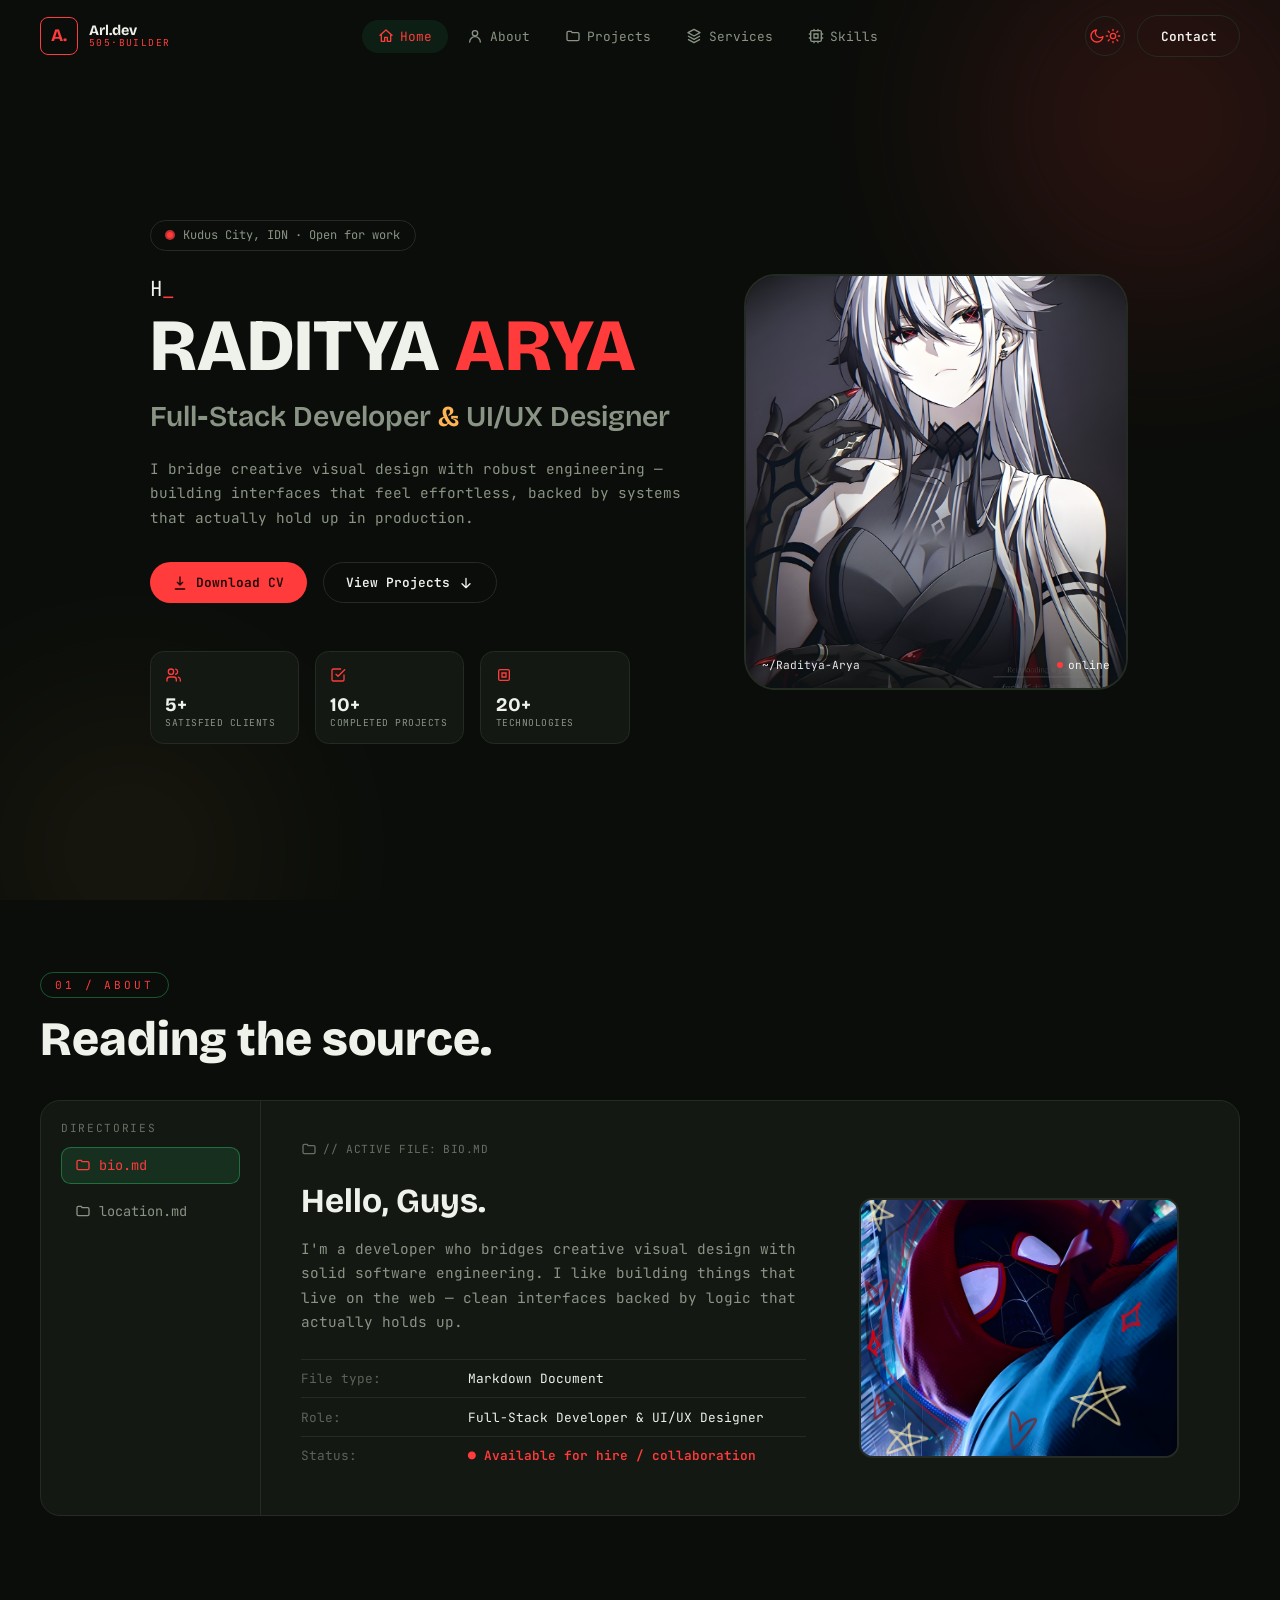
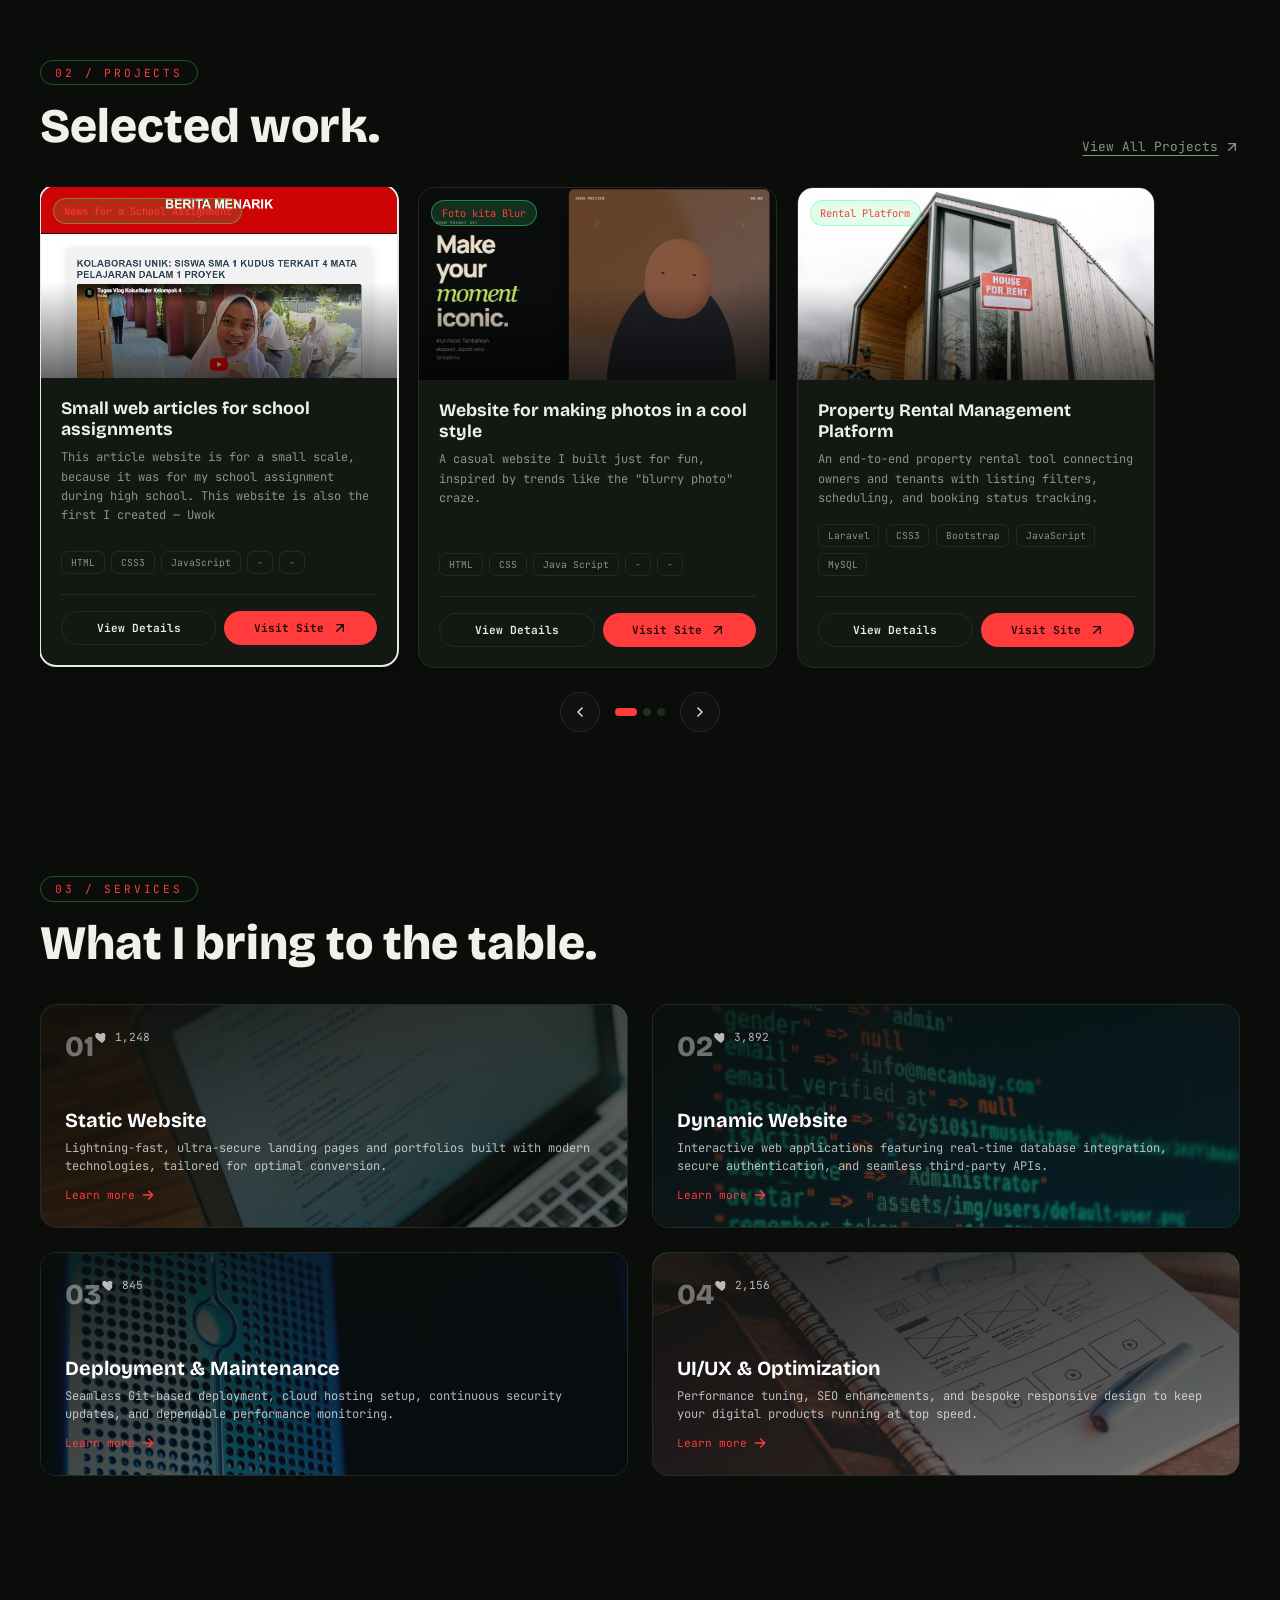
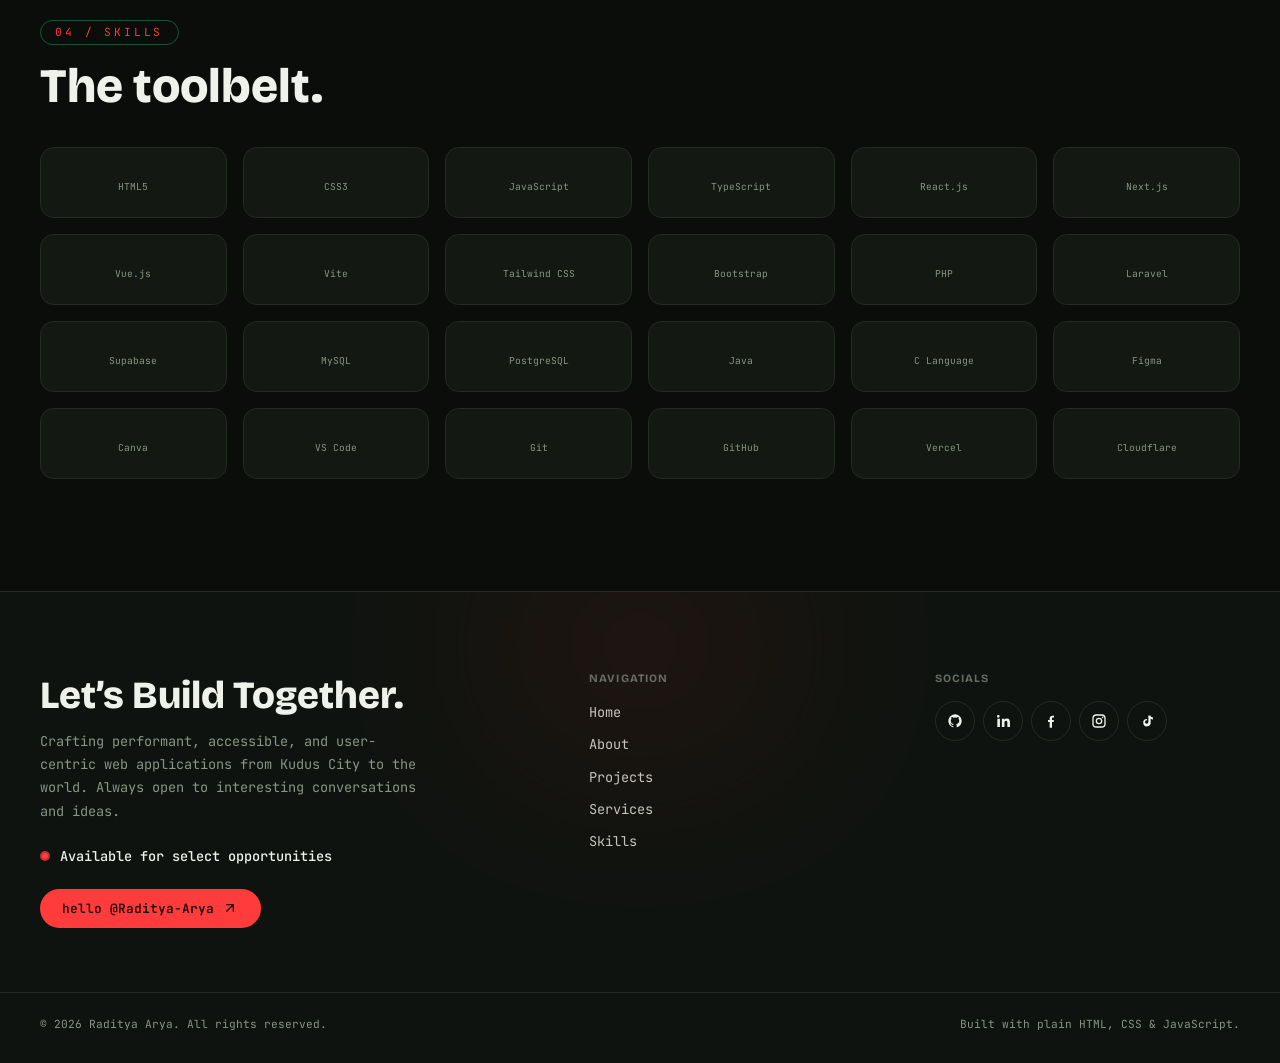
==== commit 5910ef2d: "Update index.html" ====
--- a/index.html
+++ b/index.html
@@ -129,7 +129,7 @@
 
         <div class="hero__portrait reveal" style="--delay:0.2s">
           <div class="portrait-frame corner-brackets">
-            <img src="images/arlecc.jpg" alt="Raditya Arya" />
+            <img src="images/Arlecc.jpg" alt="Raditya Arya" />
             <div class="portrait-fade"></div>
             <div class="portrait-caption">
               <span>~/Raditya-Arya</span>
@@ -291,7 +291,7 @@
           </div>
           <div class="footer__actions">
             <a href="mailto:kyxiinez@gmail.com" class="btn btn--solid">
-              hello @Arlechix
+              hello @Raditya-Arya
               <svg viewBox="0 0 24 24" class="icon"><path d="M7 17L17 7M7 7h10v10" fill="none" stroke="currentColor" stroke-width="2" stroke-linecap="round" stroke-linejoin="round"/></svg>
             </a>
             
